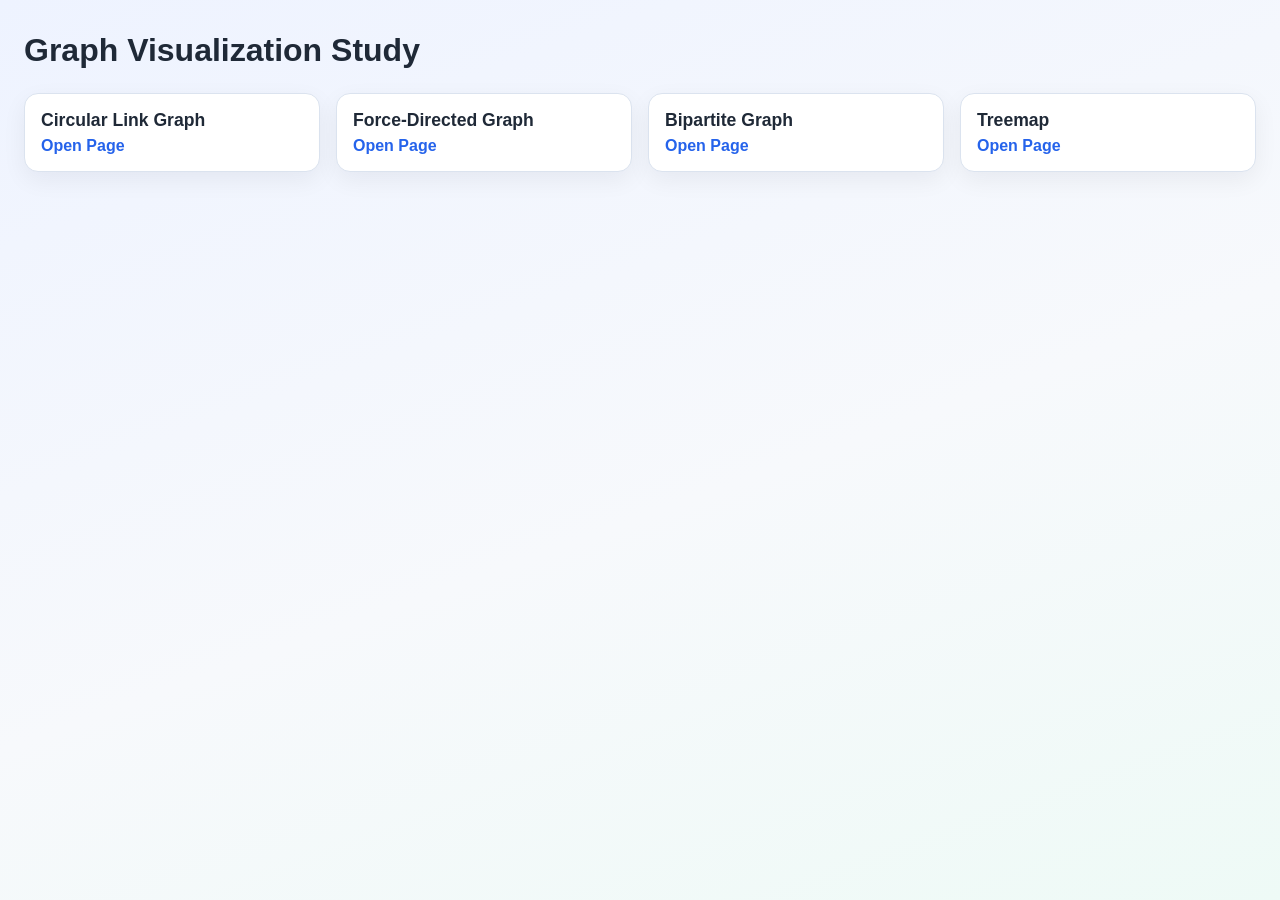
==== index.html @ 4a38313c "init" ====
<!doctype html>
<html lang="en">
	<head>
		<meta charset="UTF-8" />
		<meta name="viewport" content="width=device-width, initial-scale=1.0" />
		<title>Graph Visualization Study</title>
		<link rel="stylesheet" href="styles.css" />
	</head>
	<body>
		<main class="page">
			<h1>Graph Visualization Study</h1>

			<section class="card-grid">
				<article class="card">
					<h2>Circular Link Graph</h2>
					<a href="circular-link.html">Open Page</a>
				</article>

				<article class="card">
					<h2>Force-Directed Graph</h2>
					<a href="force-directed.html">Open Page</a>
				</article>

				<article class="card">
					<h2>Bipartite Graph</h2>
					<a href="bipartite.html">Open Page</a>
				</article>

				<article class="card">
					<h2>Treemap</h2>
					<a href="treemap.html">Open Page</a>
				</article>
			</section>
		</main>
	</body>
</html>
---- styles.css ----
:root {
  --bg: #f7f9fc;
  --panel: #ffffff;
  --text: #1f2937;
  --muted: #6b7280;
  --accent: #2563eb;
  --border: #dbe3ef;
}

* {
  box-sizing: border-box;
}

html {
  height: 100%;
}

body {
  margin: 0;
  font-family: "Segoe UI", Tahoma, Geneva, Verdana, sans-serif;
  background: linear-gradient(160deg, #eef3ff 0%, #f7f9fc 55%, #eefaf6 100%);
  color: var(--text);
}

body.graph-view {
  width: 100vw;
  height: 100vh;
  overflow: hidden;
  background: #f8fbff;
}

.page {
  max-width: 1500px;
  margin: 0 auto;
  padding: 2rem 1.5rem 3rem;
}

h1 {
  margin: 0 0 0.5rem;
}

p {
  color: var(--muted);
  line-height: 1.5;
}

.card-grid {
  display: grid;
  grid-template-columns: repeat(auto-fit, minmax(240px, 1fr));
  gap: 1rem;
  margin-top: 1.5rem;
}

.card {
  background: var(--panel);
  border: 1px solid var(--border);
  border-radius: 14px;
  padding: 1rem;
  box-shadow: 0 8px 24px rgba(17, 24, 39, 0.06);
}

.card h2 {
  margin: 0 0 0.35rem;
  font-size: 1.1rem;
}

.card a {
  color: var(--accent);
  text-decoration: none;
  font-weight: 600;
}

.top-nav {
  margin-bottom: 1.25rem;
}

.top-nav a {
  color: var(--accent);
  text-decoration: none;
  font-weight: 600;
}

.graph-shell {
  margin-top: 1rem;
  background: var(--panel);
  border: 1px solid var(--border);
  border-radius: 14px;
  box-shadow: 0 8px 24px rgba(17, 24, 39, 0.06);
  overflow: hidden;
  min-height: 88vh;
  display: flex;
  flex-direction: column;
}

.graph-header {
  padding: 1rem;
  border-bottom: 1px solid var(--border);
}

.graph-area {
  padding: 1rem;
  flex: 1;
}

svg {
  width: 100%;
  height: 100%;
  min-height: 78vh;
  display: block;
  border-radius: 10px;
  background: #f8fbff;
  border: 1px dashed #bfd3f4;
}

body.graph-view svg {
  width: 100vw;
  height: 100vh;
  min-height: 100vh;
  border: none;
  border-radius: 0;
  background: #f8fbff;
}

#circular-link-graph {
  overflow: visible;
}

.caption {
  margin-top: 0.75rem;
  font-size: 0.95rem;
}
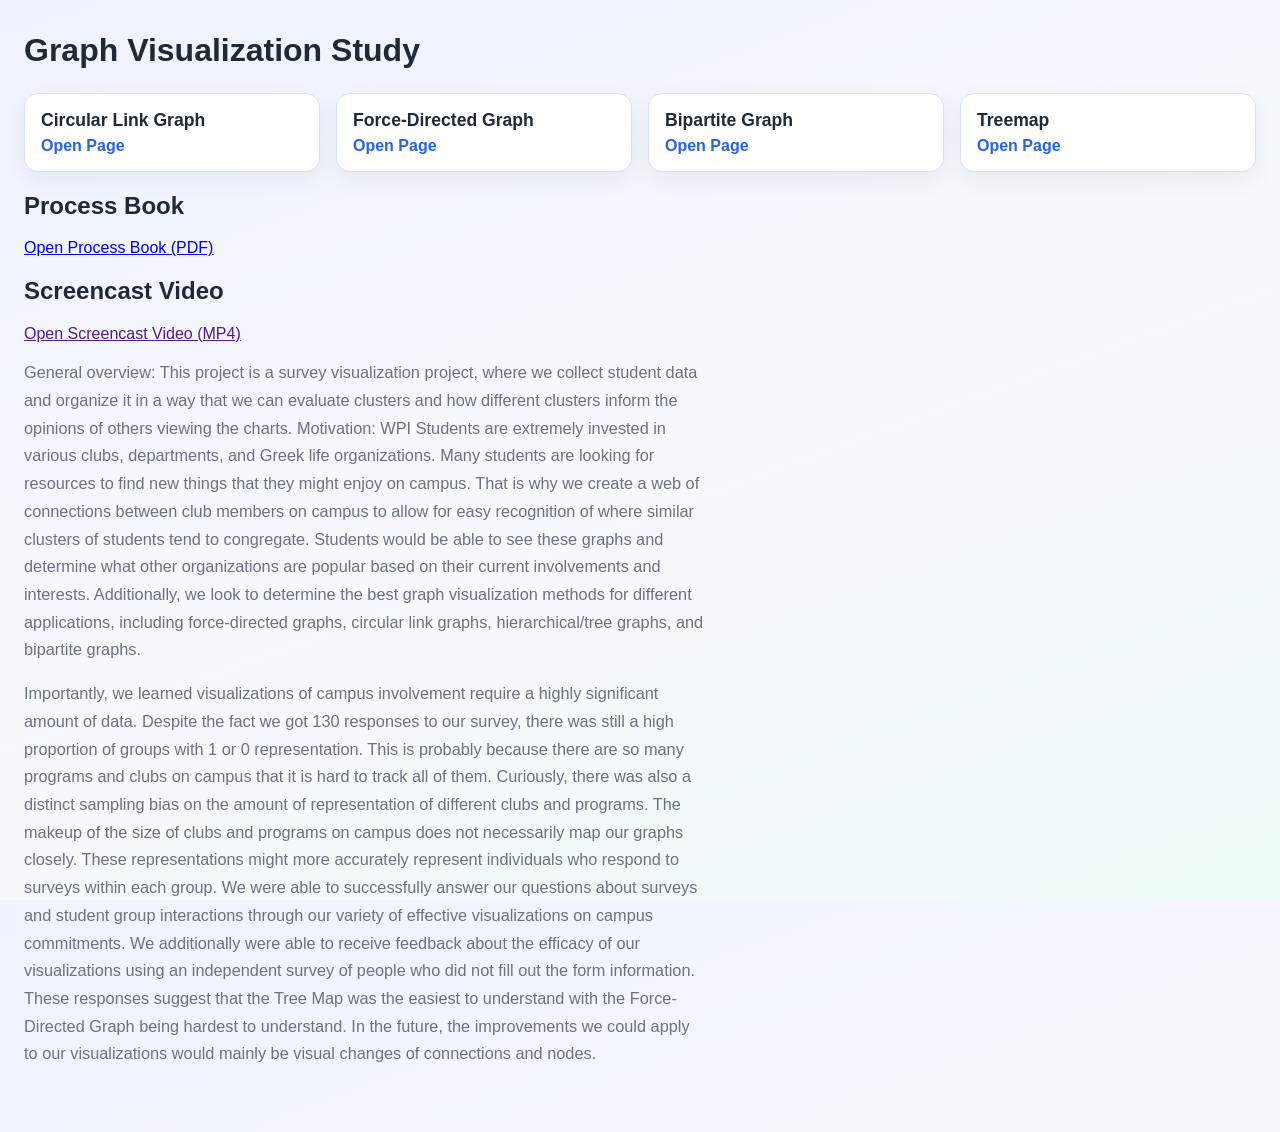
==== commit 246afad8: "FJBIASUOFAIS" ====
--- a/index.html
+++ b/index.html
@@ -4,6 +4,7 @@
 		<meta charset="UTF-8" />
 		<meta name="viewport" content="width=device-width, initial-scale=1.0" />
 		<title>Graph Visualization Study</title>
+		<link rel="icon" href="data:," />
 		<link rel="stylesheet" href="styles.css" />
 	</head>
 	<body>
@@ -13,24 +14,35 @@
 			<section class="card-grid">
 				<article class="card">
 					<h2>Circular Link Graph</h2>
-					<a href="circular-link.html">Open Page</a>
+					<a href="circular-link.html" target="_blank">Open Page</a>
 				</article>
 
 				<article class="card">
 					<h2>Force-Directed Graph</h2>
-					<a href="force-directed.html">Open Page</a>
+					<a href="force-directed.html" target="_blank">Open Page</a>
 				</article>
 
 				<article class="card">
 					<h2>Bipartite Graph</h2>
-					<a href="bipartite.html">Open Page</a>
+					<a href="bipartite.html" target="_blank">Open Page</a>
 				</article>
 
 				<article class="card">
 					<h2>Treemap</h2>
-					<a href="treemap.html">Open Page</a>
+					<a href="treemap.html" target="_blank">Open Page</a>
 				</article>
 			</section>
+			<article>
+				<h2>Process Book</h2>
+				<a href="Process%20Book.pdf" target="_blank" rel="noopener">Open Process Book (PDF)</a>
+			</article>
+			<article>
+				<h2>Screencast Video</h2>
+				<a href="" target="_blank" rel="noopener">Open Screencast Video (MP4)</a>
+			</article>
+			<p>General overview: This project is a survey visualization project, where we collect student data and organize it in a way that we can evaluate clusters and how different clusters inform the opinions of others viewing the charts.
+				Motivation: WPI Students are extremely invested in various clubs, departments, and Greek life organizations. Many students are looking for resources to find new things that they might enjoy on campus. That is why we create a web of connections between club members on campus to allow for easy recognition of where similar clusters of students tend to congregate. Students would be able to see these graphs and determine what other organizations are popular based on their current involvements and interests. Additionally, we look to determine the best graph visualization methods for different applications, including force-directed graphs, circular link graphs, hierarchical/tree graphs, and bipartite graphs.</p>
+			<p>Importantly, we learned visualizations of campus involvement require a highly significant amount of data. Despite the fact we got 130 responses to our survey, there was still a high proportion of groups with 1 or 0 representation. This is probably because there are so many programs and clubs on campus that it is hard to track all of them. Curiously, there was also a distinct sampling bias on the amount of representation of different clubs and programs. The makeup of the size of clubs and programs on campus does not necessarily map our graphs closely. These representations might more accurately represent individuals who respond to surveys within each group. We were able to successfully answer our questions about surveys and student group interactions through our variety of effective visualizations on campus commitments. We additionally were able to receive feedback about the efficacy of our visualizations using an independent survey of people who did not fill out the form information. These responses suggest that the Tree Map was the easiest to understand with the Force-Directed Graph being hardest to understand. In the future, the improvements we could apply to our visualizations would mainly be visual changes of connections and nodes.</p>
 		</main>
 	</body>
 </html>
--- a/styles.css
+++ b/styles.css
@@ -41,7 +41,13 @@
 
 p {
   color: var(--muted);
-  line-height: 1.5;
+  line-height: 1.7;
+  font-size: 1.02rem;
+  max-width: 75ch;
+  margin-top: 1rem;
+  margin-bottom: 1rem;
+  text-wrap: balance;
+  -webkit-font-smoothing: antialiased;
 }
 
 .card-grid {
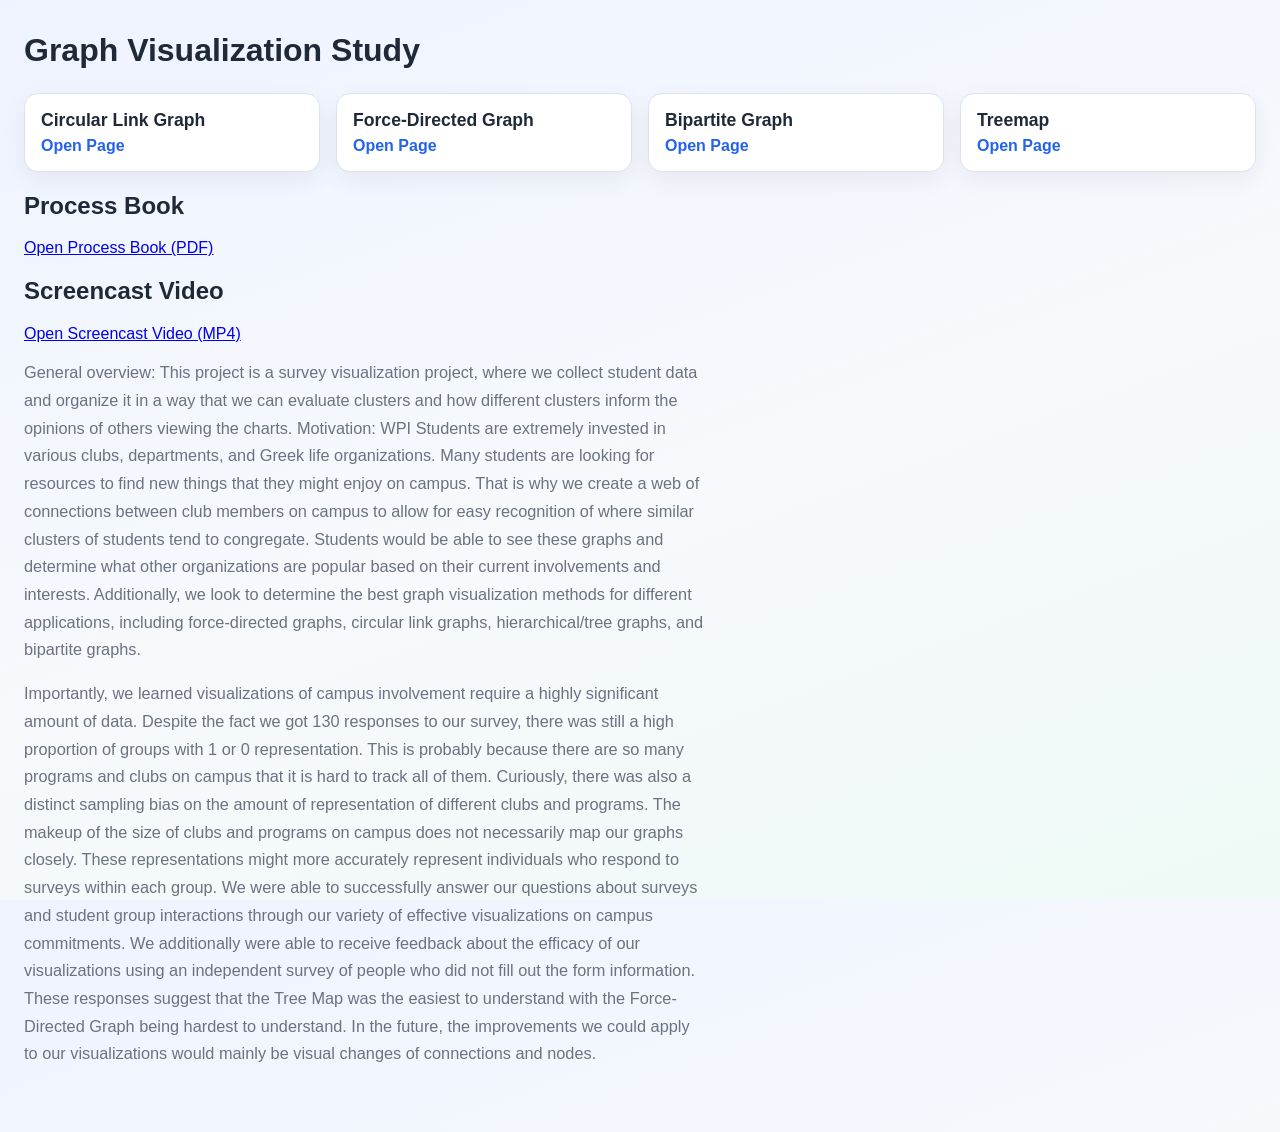
==== commit e9a0e666: "video" ====
--- a/index.html
+++ b/index.html
@@ -38,7 +38,7 @@
 			</article>
 			<article>
 				<h2>Screencast Video</h2>
-				<a href="" target="_blank" rel="noopener">Open Screencast Video (MP4)</a>
+				<a href="screencast-recording.mov" target="_blank" rel="noopener">Open Screencast Video (MP4)</a>
 			</article>
 			<p>General overview: This project is a survey visualization project, where we collect student data and organize it in a way that we can evaluate clusters and how different clusters inform the opinions of others viewing the charts.
 				Motivation: WPI Students are extremely invested in various clubs, departments, and Greek life organizations. Many students are looking for resources to find new things that they might enjoy on campus. That is why we create a web of connections between club members on campus to allow for easy recognition of where similar clusters of students tend to congregate. Students would be able to see these graphs and determine what other organizations are popular based on their current involvements and interests. Additionally, we look to determine the best graph visualization methods for different applications, including force-directed graphs, circular link graphs, hierarchical/tree graphs, and bipartite graphs.</p>
